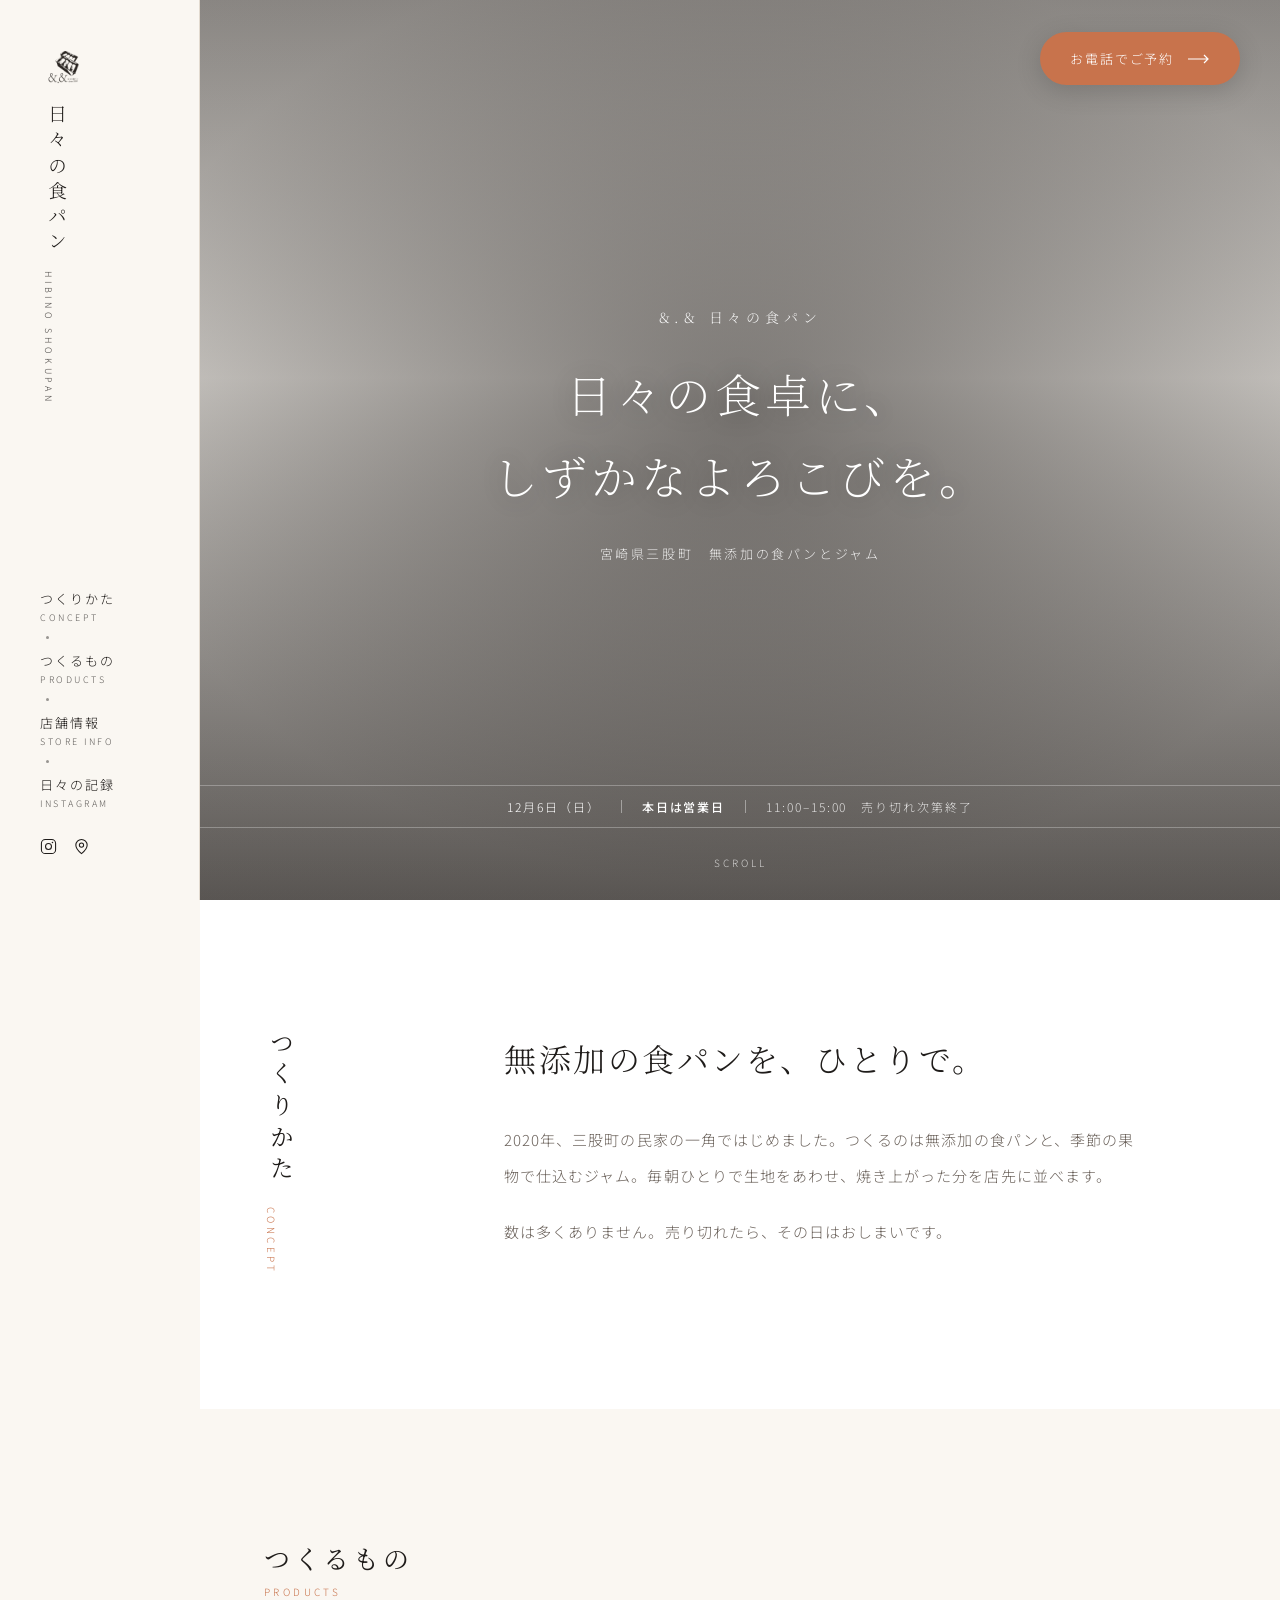
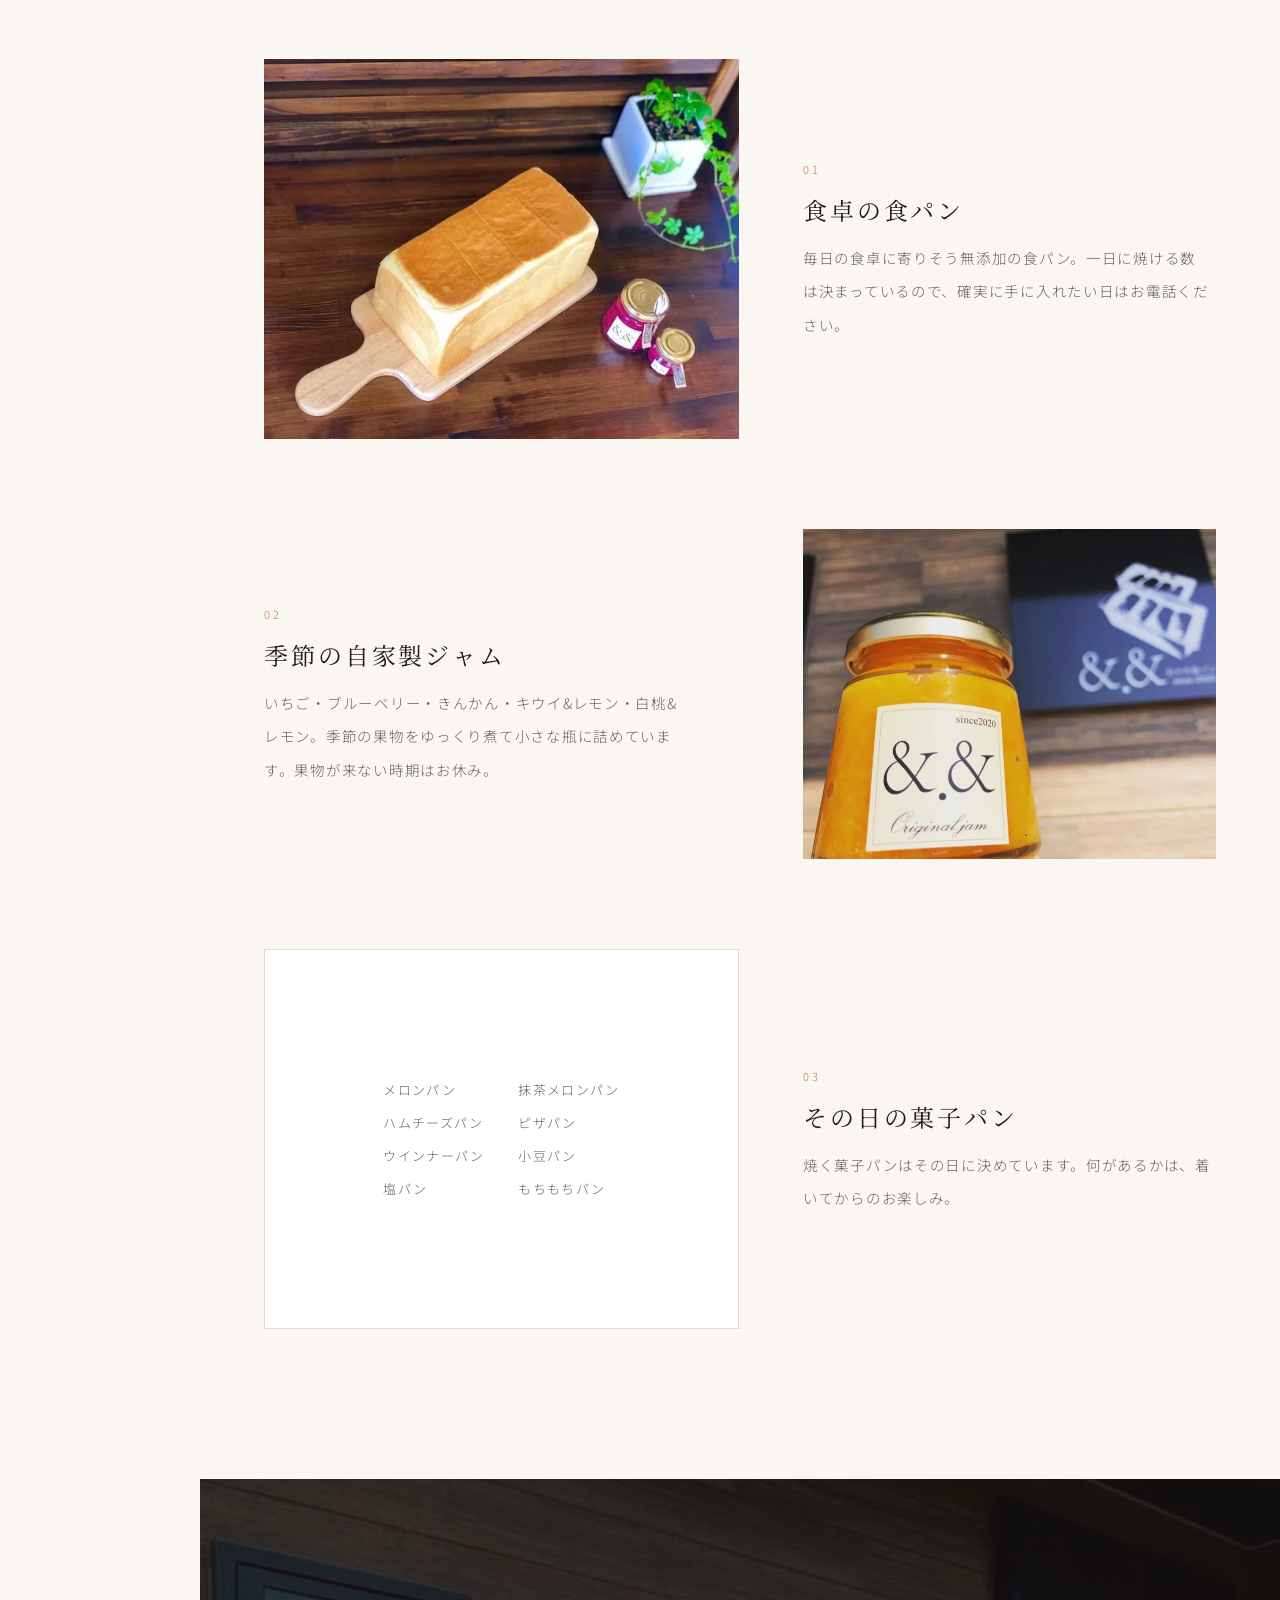
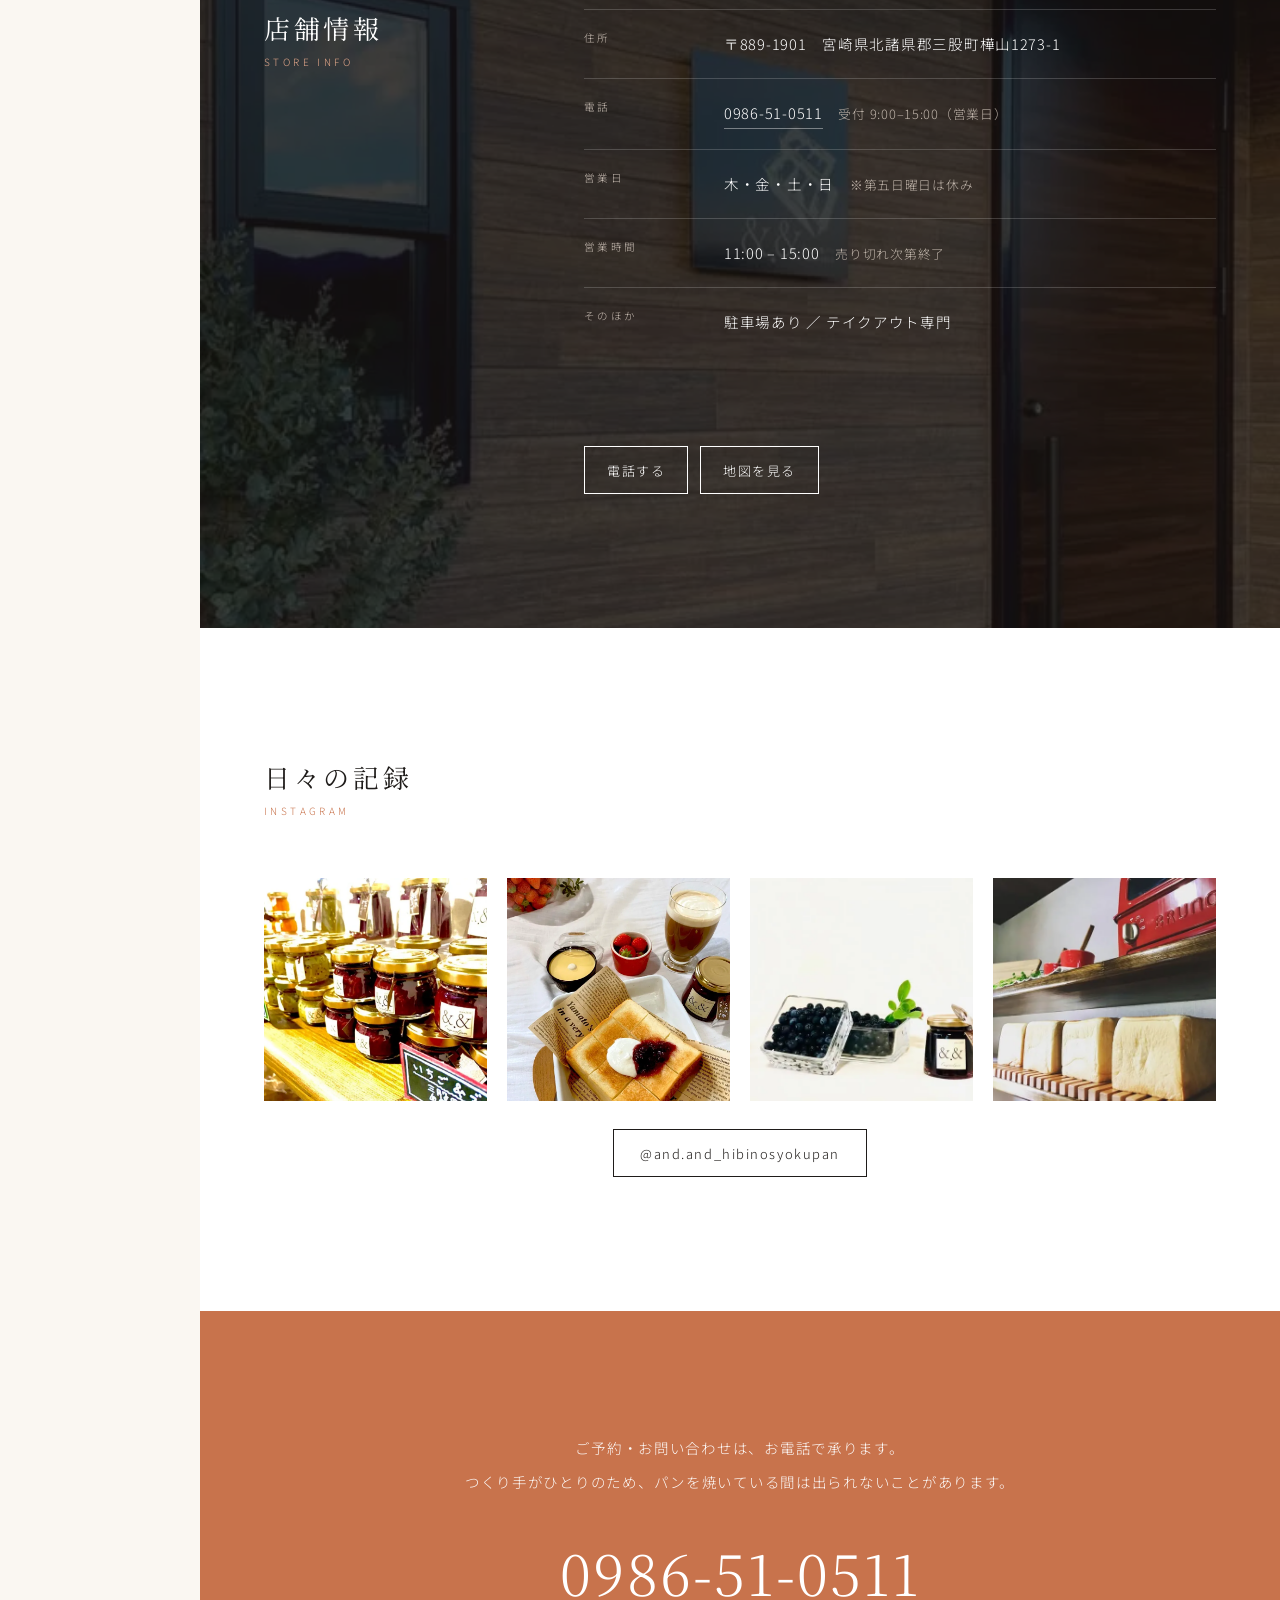
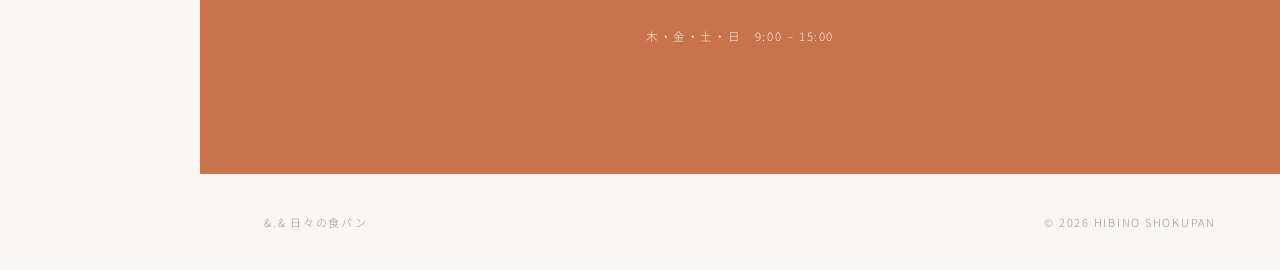
==== v2/index.html @ 79680bcd "比較用のデザイン案 v2 を追加 同じ内容・同じ写真で、デザインだけを変えた2案目を /v2/ に置いた。 全面写真のヒーロー、左の縦レール、右上のピル型CTA。参考4サイトから 構造のみを抽出し、各" ====
<!doctype html>
<html lang="ja">
<head>
<meta charset="utf-8">
<meta name="viewport" content="width=device-width, initial-scale=1">
<title>&amp;.&amp; 日々の食パン｜宮崎県三股町の無添加食パン専門店</title>
<meta name="description" content="宮崎県三股町の「&amp;.&amp; 日々の食パン」は、無添加の食パンと自家製ジャムを販売する小さなテイクアウト専門店です。営業は木・金・土・日曜の11時から15時、売り切れ次第終了。ご予約は電話0986-51-0511で承ります。">

<link rel="preconnect" href="https://fonts.googleapis.com">
<link rel="preconnect" href="https://fonts.gstatic.com" crossorigin>
<link rel="stylesheet" href="https://fonts.googleapis.com/css2?family=Noto+Sans+JP:wght@300;400;500&family=Noto+Serif+JP:wght@200;300;400&display=swap">
<link rel="stylesheet" href="style.css?v=3">
</head>

<body>

<!-- 左の縦サイドバー（PC）／上部バー（スマホ） -->
<aside class="rail">
  <a class="rail-brand" href="#top">
    <img src="../assets/web/logo-alpha.webp" width="480" height="480" alt="&amp;.&amp; 日々の食パン">
    <span class="rail-name">日々の食パン</span>
    <span class="rail-romaji">HIBINO SHOKUPAN</span>
  </a>

  <nav class="rail-nav">
    <a href="#concept"><span class="ja">つくりかた</span><span class="en">concept</span></a>
    <span class="dot"></span>
    <a href="#products"><span class="ja">つくるもの</span><span class="en">products</span></a>
    <span class="dot"></span>
    <a href="#shop"><span class="ja">店舗情報</span><span class="en">store info</span></a>
    <span class="dot"></span>
    <a href="#instagram"><span class="ja">日々の記録</span><span class="en">instagram</span></a>
  </nav>

  <div class="rail-foot">
    <a href="https://www.instagram.com/and.and_hibinosyokupan" target="_blank" rel="noopener" aria-label="Instagram">
      <svg width="17" height="17" viewBox="0 0 24 24" fill="none" stroke="currentColor" stroke-width="1.5" stroke-linecap="round" stroke-linejoin="round"><rect x="2" y="2" width="20" height="20" rx="5.5"/><circle cx="12" cy="12" r="4.2"/><circle cx="17.6" cy="6.4" r="1.1" fill="currentColor" stroke="none"/></svg>
    </a>
    <a href="https://www.google.com/maps/search/?api=1&amp;query=%26.%26%20%E6%97%A5%E3%80%85%E3%81%AE%E9%A3%9F%E3%83%91%E3%83%B3%20%E5%AE%AE%E5%B4%8E%E7%9C%8C%E5%8C%97%E8%AB%B8%E7%9C%8C%E9%83%A1%E4%B8%89%E8%82%A1%E7%94%BA%E6%A8%BA%E5%B1%B11273-1" target="_blank" rel="noopener" aria-label="地図">
      <svg width="17" height="17" viewBox="0 0 24 24" fill="none" stroke="currentColor" stroke-width="1.5" stroke-linecap="round" stroke-linejoin="round"><path d="M20 10c0 6-8 12-8 12s-8-6-8-12a8 8 0 0 1 16 0Z"/><circle cx="12" cy="10" r="3"/></svg>
    </a>
  </div>
</aside>

<!-- 右上の固定CTA -->
<a class="pill" href="tel:0986510511">
  <span>お電話でご予約</span>
  <svg width="22" height="10" viewBox="0 0 22 10" fill="none" stroke="currentColor" stroke-width="1.2" aria-hidden="true"><path d="M0 5h20M16 1l4 4-4 4"/></svg>
</a>

<main id="top">

  <!-- ヒーロー -->
  <section class="hero">
    <div class="hero-media">
      <img class="shot" src="../assets/web/loaves.webp" width="1000" height="750" fetchpriority="high" alt="スノコに並んだ、焼きあがったばかりの食パン">
      <img class="shot" src="../assets/web/shelf.webp" width="640" height="480" alt="">
      <img class="shot" src="../assets/web/breakfast.webp" width="820" height="1025" alt="">
      <img class="shot" src="../assets/web/jam-orange.webp" width="800" height="809" alt="">
    </div>

    <div class="hero-inner">
      <p class="hero-name">&amp;.&amp; 日々の食パン</p>
      <h1 class="hero-catch">日々の食卓に、<br>しずかなよろこびを。</h1>
      <p class="hero-sub">宮崎県三股町　無添加の食パンとジャム</p>
    </div>

    <!-- 本日の営業状況 -->
    <div class="strip" id="today" hidden>
      <span class="strip-date" id="stripDate"></span>
      <span class="strip-sep"></span>
      <span class="strip-state" id="stripState"></span>
      <span class="strip-sep"></span>
      <span class="strip-hours">11:00–15:00　売り切れ次第終了</span>
    </div>

    <span class="scroll-hint">Scroll</span>
  </section>

  <!-- コンセプト -->
  <section class="band" id="concept">
    <div class="band-head">
      <h2><span class="v">つくりかた</span></h2>
      <p class="en">concept</p>
    </div>
    <div class="band-body">
      <p class="big">無添加の食パンを、ひとりで。</p>
      <p>2020年、三股町の民家の一角ではじめました。つくるのは無添加の食パンと、季節の果物で仕込むジャム。毎朝ひとりで生地をあわせ、焼き上がった分を店先に並べます。</p>
      <p>数は多くありません。売り切れたら、その日はおしまいです。</p>
    </div>
  </section>

  <!-- 商品 -->
  <section class="products" id="products">
    <div class="section-head">
      <h2>つくるもの</h2>
      <p class="en">products</p>
    </div>

    <article class="row">
      <div class="row-photo"><img src="../assets/web/board.webp" width="640" height="480" loading="lazy" alt="まな板にのせた無添加の食パン"></div>
      <div class="row-text">
        <p class="num">01</p>
        <h3>食卓の食パン</h3>
        <p>毎日の食卓に寄りそう無添加の食パン。一日に焼ける数は決まっているので、確実に手に入れたい日はお電話ください。</p>
      </div>
    </article>

    <article class="row is-flip">
      <div class="row-photo"><img src="../assets/web/jam-jar.webp" width="880" height="660" loading="lazy" alt="&amp;.&amp; オリジナルジャムの瓶"></div>
      <div class="row-text">
        <p class="num">02</p>
        <h3>季節の自家製ジャム</h3>
        <p>いちご・ブルーベリー・きんかん・キウイ&amp;レモン・白桃&amp;レモン。季節の果物をゆっくり煮て小さな瓶に詰めています。果物が来ない時期はお休み。</p>
      </div>
    </article>

    <article class="row">
      <div class="row-photo is-list">
        <ul>
          <li>メロンパン</li><li>抹茶メロンパン</li><li>ハムチーズパン</li><li>ピザパン</li>
          <li>ウインナーパン</li><li>小豆パン</li><li>塩パン</li><li>もちもちパン</li>
        </ul>
      </div>
      <div class="row-text">
        <p class="num">03</p>
        <h3>その日の菓子パン</h3>
        <p>焼く菓子パンはその日に決めています。何があるかは、着いてからのお楽しみ。</p>
      </div>
    </article>
  </section>

  <!-- 店舗情報 -->
  <section class="shop" id="shop">
    <img class="shop-bg" src="../assets/web/exterior.webp" width="640" height="640" loading="lazy" alt="">
    <div class="shop-inner">
      <div class="section-head is-light">
        <h2>店舗情報</h2>
        <p class="en">store info</p>
      </div>

      <dl class="facts">
        <dt>住所</dt>
        <dd>〒889-1901　宮崎県北諸県郡三股町樺山1273-1</dd>

        <dt>電話</dt>
        <dd><a href="tel:0986510511">0986-51-0511</a>　<span class="muted">受付 9:00–15:00（営業日）</span></dd>

        <dt>営業日</dt>
        <dd>木・金・土・日　<span class="muted">※第五日曜日は休み</span></dd>

        <dt>営業時間</dt>
        <dd>11:00 – 15:00　<span class="muted">売り切れ次第終了</span></dd>

        <dt>そのほか</dt>
        <dd>駐車場あり ／ テイクアウト専門</dd>
      </dl>

      <div class="shop-actions">
        <a class="ghost" href="tel:0986510511">電話する</a>
        <a class="ghost" href="https://www.google.com/maps/search/?api=1&amp;query=%26.%26%20%E6%97%A5%E3%80%85%E3%81%AE%E9%A3%9F%E3%83%91%E3%83%B3%20%E5%AE%AE%E5%B4%8E%E7%9C%8C%E5%8C%97%E8%AB%B8%E7%9C%8C%E9%83%A1%E4%B8%89%E8%82%A1%E7%94%BA%E6%A8%BA%E5%B1%B11273-1" target="_blank" rel="noopener">地図を見る</a>
      </div>
    </div>
  </section>

  <!-- Instagram -->
  <section class="insta" id="instagram">
    <div class="section-head">
      <h2>日々の記録</h2>
      <p class="en">instagram</p>
    </div>
    <div class="insta-strip">
      <img src="../assets/web/jam-red.webp" width="800" height="887" loading="lazy" alt="店頭に並ぶ、いちご＆ブルーベリーのジャム">
      <img src="../assets/web/breakfast.webp" width="820" height="1025" loading="lazy" alt="ジャムをのせたトーストのある朝の食卓">
      <img src="../assets/web/blueberry.webp" width="640" height="480" loading="lazy" alt="摘みたてのブルーベリーと自家製ジャム">
      <img src="../assets/web/shelf.webp" width="640" height="480" loading="lazy" alt="木の棚に並んだ食パン">
    </div>
    <a class="ghost is-center" href="https://www.instagram.com/and.and_hibinosyokupan" target="_blank" rel="noopener">@and.and_hibinosyokupan</a>
  </section>

  <!-- 予約 -->
  <section class="cta">
    <p class="cta-lead">ご予約・お問い合わせは、お電話で承ります。<br>つくり手がひとりのため、パンを焼いている間は出られないことがあります。</p>
    <a class="cta-num" href="tel:0986510511">0986-51-0511</a>
    <p class="cta-note">木・金・土・日　9:00 – 15:00</p>
  </section>

  <footer class="foot">
    <span>&amp;.&amp; 日々の食パン</span>
    <span>© 2026 HIBINO SHOKUPAN</span>
  </footer>

</main>

<!-- スマホ用の固定電話バー -->
<a class="callbar" href="tel:0986510511">
  <svg width="17" height="17" viewBox="0 0 24 24" fill="none" stroke="currentColor" stroke-width="1.6" stroke-linecap="round" stroke-linejoin="round" aria-hidden="true"><path d="M22 16.9v3a2 2 0 0 1-2.2 2 19.8 19.8 0 0 1-8.6-3.1 19.5 19.5 0 0 1-6-6A19.8 19.8 0 0 1 2.1 4.2 2 2 0 0 1 4.1 2h3a2 2 0 0 1 2 1.7c.1 1 .4 1.9.7 2.8a2 2 0 0 1-.5 2.1L8.1 9.9a16 16 0 0 0 6 6l1.3-1.3a2 2 0 0 1 2.1-.4c.9.3 1.8.6 2.8.7a2 2 0 0 1 1.7 2Z"/></svg>
  お電話でご予約　0986-51-0511
</a>

<script>
// 本日の営業状況。営業日は木・金・土・日、ただし第五日曜は休み。
(function () {
  var f = new Intl.DateTimeFormat('ja-JP', {
    timeZone: 'Asia/Tokyo', month: 'numeric', day: 'numeric', weekday: 'short', hour: '2-digit', minute: '2-digit', hour12: false
  });
  var p = {};
  f.formatToParts(new Date()).forEach(function (x) { p[x.type] = x.value; });

  var wd = p.weekday;                      // 日 月 火 …
  var day = parseInt(p.day, 10);
  var mins = parseInt(p.hour, 10) * 60 + parseInt(p.minute, 10);

  var openDay = ['木', '金', '土', '日'].indexOf(wd) !== -1;
  var fifthSunday = (wd === '日' && Math.ceil(day / 7) === 5);
  var isBusinessDay = openDay && !fifthSunday;
  var nowOpen = isBusinessDay && mins >= 11 * 60 && mins < 15 * 60;

  var state = nowOpen ? 'ただいま営業中' : (isBusinessDay ? '本日は営業日' : '本日は定休日');

  document.getElementById('stripDate').textContent = p.month + '月' + p.day + '日（' + wd + '）';
  var el = document.getElementById('stripState');
  el.textContent = state;
  if (nowOpen) el.classList.add('is-open');
  if (!isBusinessDay) el.classList.add('is-closed');
  document.getElementById('today').hidden = false;
})();
</script>

</body>
</html>
---- v2/style.css ----
@charset "utf-8";

/* =========================================================
   v2 — 全面写真＋縦サイドバー型
   参考4サイトから骨格のみ抽出（各社固有の意匠は使わない）
   ========================================================= */

:root {
  --ink:    #1F1C1A;
  --paper:  #FAF7F2;
  --white:  #FFFFFF;
  --muted:  #6B625B;
  --faint:  #9C948C;
  --line:   #E2DACF;
  --accent: #C8734C;   /* きんかんジャムの色から。写真の上でも沈まない */
  --rail:   200px;

  --serif: "Noto Serif JP", "Hiragino Mincho ProN", serif;
  --sans:  "Noto Sans JP", "Hiragino Sans", "Yu Gothic", sans-serif;
  --gutter: 24px;
}

*, *::before, *::after { box-sizing: border-box; }
html { scroll-behavior: smooth; }
html, body { overflow-x: hidden; overflow-x: clip; }
body {
  margin: 0;
  background: var(--paper);
  color: var(--ink);
  font-family: var(--sans);
  font-weight: 300;
  -webkit-font-smoothing: antialiased;
}
img { display: block; max-width: 100%; height: auto; }
a { color: inherit; text-decoration: none; }
p, h1, h2, h3, dl, dd, dt, figure, ul { margin: 0; }
h1, h2, h3 { font-weight: 400; }
ul { list-style: none; padding: 0; }

/* ---------- 上部バー（スマホ）／左レール（PC） ---------- */
.rail {
  position: fixed;
  inset: 0 0 auto 0;
  z-index: 40;
  display: flex;
  align-items: center;
  gap: 14px;
  height: 60px;
  padding: 0 var(--gutter);
  background: rgba(250, 247, 242, 0.92);
  backdrop-filter: blur(8px);
  border-bottom: 1px solid var(--line);
}
.rail-brand { display: flex; align-items: center; gap: 10px; align-self: stretch; }
.rail-brand img { width: 34px; height: 34px; object-fit: contain; }
.rail-name { font-family: var(--serif); font-size: 14px; letter-spacing: 0.14em; }
.rail-romaji { display: none; }
.rail-nav, .rail-foot { display: none; }

/* ---------- 右上の固定CTA ---------- */
.pill { display: none; }

/* ---------- ヒーロー ---------- */
.hero {
  position: relative;
  min-height: 100svh;
  display: flex;
  flex-direction: column;
  justify-content: flex-end;
  padding: 100px var(--gutter) 132px;
  overflow: hidden;
  color: var(--white);
}
.hero-media { position: absolute; inset: 0; z-index: 0; }
.hero-media::after {
  /* 文字を読ませるための暗幕。明るい写真でも白文字が沈まない濃さにする。
     写真の中央は明るく残し、文字が載る下側を強めに落とす */
  content: "";
  position: absolute;
  inset: 0;
  background: linear-gradient(180deg,
    rgba(20,16,14,.46) 0%,
    rgba(20,16,14,.20) 30%,
    rgba(20,16,14,.58) 68%,
    rgba(20,16,14,.82) 100%);
}
.shot {
  position: absolute;
  inset: 0;
  width: 100%;
  height: 100%;
  object-fit: cover;
  opacity: 0;
  animation: shots 24s ease-in-out infinite;
}
.shot:nth-child(2) { animation-delay: 6s; }
.shot:nth-child(3) { animation-delay: 12s; }
.shot:nth-child(4) { animation-delay: 18s; }
@keyframes shots {
  0%   { opacity: 0; transform: scale(1.06); }
  4%   { opacity: 1; }
  25%  { opacity: 1; transform: scale(1); }
  29%  { opacity: 0; }
  100% { opacity: 0; }
}
@media (prefers-reduced-motion: reduce) {
  html { scroll-behavior: auto; }
  .shot { animation: none; }
  .shot:first-child { opacity: 1; }
}

.hero-inner { position: relative; z-index: 1; }
.hero-name {
  font-family: var(--serif);
  font-size: 13px;
  letter-spacing: 0.28em;
  margin-bottom: 18px;
  opacity: .92;
}
.hero-catch {
  font-family: var(--serif);
  font-weight: 200;
  font-size: clamp(26px, 7.4vw, 34px);
  line-height: 1.68;
  letter-spacing: 0.08em;
  text-shadow: 0 1px 24px rgba(0,0,0,.3);
}
.hero-sub {
  margin-top: 20px;
  font-size: clamp(11.5px, 3.3vw, 13px);
  letter-spacing: 0.14em;
  opacity: .86;
}

/* 本日の営業状況 */
.strip {
  position: absolute;
  left: 0; right: 0; bottom: 62px;
  z-index: 1;
  display: flex;
  flex-wrap: wrap;
  align-items: center;
  justify-content: center;
  gap: 10px;
  padding: 12px var(--gutter);
  border-top: 1px solid rgba(255,255,255,.28);
  border-bottom: 1px solid rgba(255,255,255,.28);
  font-size: clamp(10.5px, 3vw, 12px);
  letter-spacing: 0.1em;
  color: var(--white);
}
.strip-sep { width: 1px; height: 11px; background: rgba(255,255,255,.4); }
.strip-state { font-weight: 500; }
.strip-state.is-open { color: #FFD9A8; }
.strip-state.is-closed { opacity: .7; }
.strip-hours { opacity: .8; }

.scroll-hint {
  position: absolute;
  left: 50%; bottom: 22px;
  transform: translateX(-50%);
  z-index: 1;
  font-size: 10px;
  letter-spacing: 0.3em;
  text-transform: uppercase;
  opacity: .75;
}

/* ---------- 見出し ---------- */
.section-head { margin-bottom: 34px; }
.section-head h2 {
  font-family: var(--serif);
  font-size: clamp(21px, 6vw, 26px);
  letter-spacing: 0.14em;
}
.section-head .en,
.band-head .en {
  margin-top: 8px;
  font-size: 10px;
  letter-spacing: 0.34em;
  text-transform: uppercase;
  color: var(--accent);
}
.section-head.is-light h2 { color: var(--white); }
.section-head.is-light .en { color: #E6A98B; }

/* ---------- コンセプト ---------- */
.band { padding: 84px var(--gutter) 88px; background: var(--white); }
.band-head { margin-bottom: 30px; }
.band-head h2 { font-family: var(--serif); font-size: clamp(20px, 5.6vw, 24px); letter-spacing: 0.16em; }
.band-body .big {
  font-family: var(--serif);
  font-size: clamp(20px, 5.8vw, 25px);
  line-height: 1.72;
  letter-spacing: 0.08em;
  margin-bottom: 26px;
}
.band-body p + p { margin-top: 20px; }
.band-body p:not(.big) {
  font-size: clamp(12.5px, 3.5vw, 14px);
  line-height: 2.3;
  letter-spacing: 0.06em;
  color: var(--muted);
  text-wrap: pretty;
}

/* ---------- 商品 ---------- */
.products { padding: 84px var(--gutter) 40px; }
.row { margin-bottom: 56px; }
.row-photo img { width: 100%; aspect-ratio: 4/3; object-fit: cover; }
.row-photo.is-list {
  aspect-ratio: 4/3;
  background: var(--white);
  border: 1px solid var(--line);
  display: flex;
  align-items: center;
  justify-content: center;
}
.row-photo.is-list ul {
  display: grid;
  grid-template-columns: repeat(2, auto);
  gap: clamp(8px, 2.6vw, 14px) clamp(18px, 6vw, 34px);
}
.row-photo.is-list li {
  font-size: clamp(11px, 3.1vw, 13px);
  letter-spacing: 0.1em;
  color: var(--muted);
}
.row-text { padding-top: 20px; }
.row-text .num {
  font-size: 11px;
  letter-spacing: 0.24em;
  color: var(--accent);
  margin-bottom: 10px;
}
.row-text h3 {
  font-family: var(--serif);
  font-size: clamp(18px, 5vw, 21px);
  letter-spacing: 0.12em;
  margin-bottom: 14px;
}
.row-text p {
  font-size: clamp(12.5px, 3.5vw, 14px);
  line-height: 2.2;
  letter-spacing: 0.05em;
  color: var(--muted);
  text-wrap: pretty;
}

/* ---------- 店舗情報 ---------- */
.shop { position: relative; padding: 84px var(--gutter) 88px; color: var(--white); overflow: hidden; }
.shop-bg {
  position: absolute;
  inset: 0;
  width: 100%; height: 100%;
  object-fit: cover;
  z-index: 0;
}
.shop::after {
  content: "";
  position: absolute;
  inset: 0;
  background: rgba(24, 20, 18, .72);
  z-index: 0;
}
.shop-inner { position: relative; z-index: 1; }
.facts { display: grid; grid-template-columns: 1fr; }
.facts dt {
  font-size: 10.5px;
  letter-spacing: 0.22em;
  color: #C9BEB4;
  padding-top: 18px;
  border-top: 1px solid rgba(255,255,255,.18);
}
.facts dd {
  font-size: clamp(12.5px, 3.5vw, 14px);
  line-height: 1.95;
  letter-spacing: 0.05em;
  padding: 6px 0 18px;
}
/* スマホでのタップ領域を44px確保する */
.facts dd a { display: inline-block; padding: 12px 0; border-bottom: 1px solid rgba(255,255,255,.4); }
.facts .muted { color: #BDB2A8; font-size: .88em; }

.shop-actions { display: flex; gap: 12px; margin-top: 26px; }
.ghost {
  display: inline-flex;
  align-items: center;
  justify-content: center;
  min-height: 48px;
  padding: 0 22px;
  border: 1px solid currentColor;
  font-size: 13px;
  letter-spacing: 0.12em;
}
.shop .ghost { color: var(--white); }
.shop .ghost:hover { background: var(--white); color: var(--ink); }
.ghost.is-center { display: flex; margin: 28px auto 0; width: fit-content; color: var(--ink); }
.ghost.is-center:hover { background: var(--ink); color: var(--paper); }

/* ---------- Instagram ---------- */
.insta { padding: 84px 0 88px; background: var(--white); }
.insta .section-head { padding: 0 var(--gutter); }
.insta-strip {
  display: grid;
  grid-auto-flow: column;
  grid-auto-columns: 62%;
  gap: 10px;
  overflow-x: auto;
  padding: 0 var(--gutter);
  scroll-snap-type: x mandatory;
  -webkit-overflow-scrolling: touch;
}
.insta-strip img {
  width: 100%;
  aspect-ratio: 1;
  object-fit: cover;
  scroll-snap-align: center;
}
.insta .ghost { padding: 0 26px; }

/* ---------- 予約 ---------- */
.cta {
  padding: 80px var(--gutter) 92px;
  background: var(--accent);
  color: var(--white);
  text-align: center;
}
.cta-lead {
  font-size: clamp(12px, 3.4vw, 13.5px);
  line-height: 2.2;
  letter-spacing: 0.05em;
  opacity: .95;
  text-wrap: pretty;
}
.cta-num {
  display: block;
  margin: 26px 0 12px;
  font-family: var(--serif);
  font-size: clamp(30px, 9vw, 42px);
  letter-spacing: 0.04em;
}
.cta-note { font-size: 11.5px; letter-spacing: 0.14em; opacity: .9; }

/* ---------- フッター ---------- */
.foot {
  display: flex;
  flex-direction: column;
  align-items: center;
  gap: 10px;
  padding: 34px var(--gutter) 96px;
  font-size: 11px;
  letter-spacing: 0.16em;
  color: var(--faint);
}

/* ---------- スマホ固定の電話バー ---------- */
.callbar {
  position: fixed;
  left: 0; right: 0; bottom: 0;
  z-index: 50;
  display: flex;
  align-items: center;
  justify-content: center;
  gap: 10px;
  height: 58px;
  background: var(--ink);
  color: var(--white);
  font-size: 13.5px;
  letter-spacing: 0.1em;
}

/* =========================================================
   PC
   ========================================================= */
@media (min-width: 1080px) {
  :root { --gutter: 64px; }

  /* 左の縦レール */
  .rail {
    inset: 0 auto 0 0;
    width: var(--rail);
    height: 100vh;
    flex-direction: column;
    align-items: flex-start;
    justify-content: flex-start;
    gap: 0;
    padding: 44px 0 40px 40px;
    background: transparent;
    backdrop-filter: none;
    border-bottom: 0;
    /* 写真は右側から始まるので、レールは地色の上に乗る */
    border-right: 1px solid var(--line);
    color: var(--ink);
  }
  .rail-brand { flex-direction: column; align-items: flex-start; gap: 14px; }
  .rail-brand img { width: 46px; height: 46px; }
  .rail-name {
    writing-mode: vertical-rl;
    font-size: 19px;
    letter-spacing: 0.34em;
    margin-left: 4px;
  }
  .rail-romaji {
    display: block;
    writing-mode: vertical-rl;
    font-size: 9px;
    letter-spacing: 0.42em;
    opacity: .8;
    margin-left: 2px;
  }
  .rail-nav {
    display: flex;
    flex-direction: column;
    gap: 12px;
    margin-top: auto;
    padding-bottom: 26px;
  }
  .rail-nav a { display: flex; flex-direction: column; gap: 3px; }
  .rail-nav .ja { font-size: 13px; letter-spacing: 0.16em; }
  .rail-nav .en { font-size: 9px; letter-spacing: 0.28em; text-transform: uppercase; opacity: .7; }
  .rail-nav a:hover .ja { opacity: .6; }
  .rail-nav .dot { width: 3px; height: 3px; border-radius: 50%; background: currentColor; opacity: .45; margin-left: 6px; }
  .rail-foot { display: flex; gap: 16px; }

  /* 右上のピル */
  .pill {
    display: inline-flex;
    position: fixed;
    top: 32px; right: 40px;
    z-index: 45;
    align-items: center;
    gap: 14px;
    padding: 17px 30px;
    border-radius: 999px;
    background: var(--accent);
    color: var(--white);
    font-size: 13px;
    letter-spacing: 0.14em;
    box-shadow: 0 6px 26px rgba(0,0,0,.16);
    transition: transform .2s ease;
  }
  .pill:hover { transform: translateY(-2px); }

  main { margin-left: var(--rail); }

  .hero {
    min-height: 100vh;
    justify-content: center;
    align-items: center;
    text-align: center;
    padding: 120px var(--gutter) 150px;
  }
  /* PCは文字が写真の中央に来るので、中央も落とす */
  .hero-media::after {
    background:
      radial-gradient(58% 52% at 50% 46%, rgba(20,16,14,.50) 0%, rgba(20,16,14,.12) 100%),
      linear-gradient(180deg, rgba(20,16,14,.42) 0%, rgba(20,16,14,.10) 42%, rgba(20,16,14,.66) 100%);
  }
  .hero-name { font-size: 14px; letter-spacing: 0.34em; margin-bottom: 26px; }
  .hero-catch { font-size: clamp(34px, 3.6vw, 50px); line-height: 1.76; }
  .hero-sub { margin-top: 28px; font-size: 13px; letter-spacing: 0.2em; }
  .strip { bottom: 72px; gap: 20px; font-size: 12px; letter-spacing: 0.16em; }
  .strip-sep { height: 13px; }
  .scroll-hint { bottom: 30px; }

  /* コンセプト：縦組みの見出し＋本文 */
  .band { display: grid; grid-template-columns: 180px minmax(0, 1fr); gap: 60px; padding: 130px var(--gutter) 134px; }
  .band-head { margin: 0; }
  .band-head h2 .v { writing-mode: vertical-rl; letter-spacing: 0.3em; }
  .band-head h2 { font-size: 24px; }
  .band-head .en { writing-mode: vertical-rl; margin: 14px 0 0 0; }
  .band-body { max-width: 640px; }
  .band-body .big { font-size: 32px; line-height: 1.8; margin-bottom: 34px; }
  .band-body p:not(.big) { font-size: 15px; line-height: 2.4; letter-spacing: 0.07em; }

  /* 商品：左右交互 */
  .products { padding: 130px var(--gutter) 60px; }
  .section-head { margin-bottom: 60px; }
  .row {
    display: grid;
    grid-template-columns: minmax(0, 1.15fr) minmax(0, 1fr);
    align-items: center;
    gap: 64px;
    margin-bottom: 90px;
  }
  .row.is-flip .row-photo { order: 2; }
  .row-photo img { aspect-ratio: 5/4; }
  .row-photo.is-list { aspect-ratio: 5/4; }
  .row-text { padding-top: 0; max-width: 420px; }
  .row-text h3 { font-size: 24px; }
  .row-text p { font-size: 14.5px; line-height: 2.3; }

  /* 店舗情報 */
  .shop { padding: 130px var(--gutter) 134px; }
  .shop-inner { display: grid; grid-template-columns: 260px minmax(0, 1fr); gap: 60px; align-items: start; }
  .shop .section-head { margin-bottom: 0; }
  .facts { grid-template-columns: 140px minmax(0, 1fr); }
  .facts dt { padding: 20px 0 20px; }
  .facts dd { padding: 20px 0; border-top: 1px solid rgba(255,255,255,.18); font-size: 14.5px; }
  .facts dd a { padding: 0; }
  .shop-actions { grid-column: 2; margin-top: 30px; }

  /* Instagram */
  .insta { padding: 130px 0 134px; }
  .insta-strip { grid-auto-columns: minmax(0, 1fr); grid-auto-flow: column; overflow: visible; gap: 20px; }

  /* 予約 */
  .cta { padding: 120px var(--gutter) 130px; }
  .cta-lead { font-size: 14.5px; line-height: 2.3; }
  .cta-num { font-size: 56px; margin: 34px 0 16px; }

  .foot { flex-direction: row; justify-content: space-between; padding: 40px var(--gutter); }
  .callbar { display: none; }
}
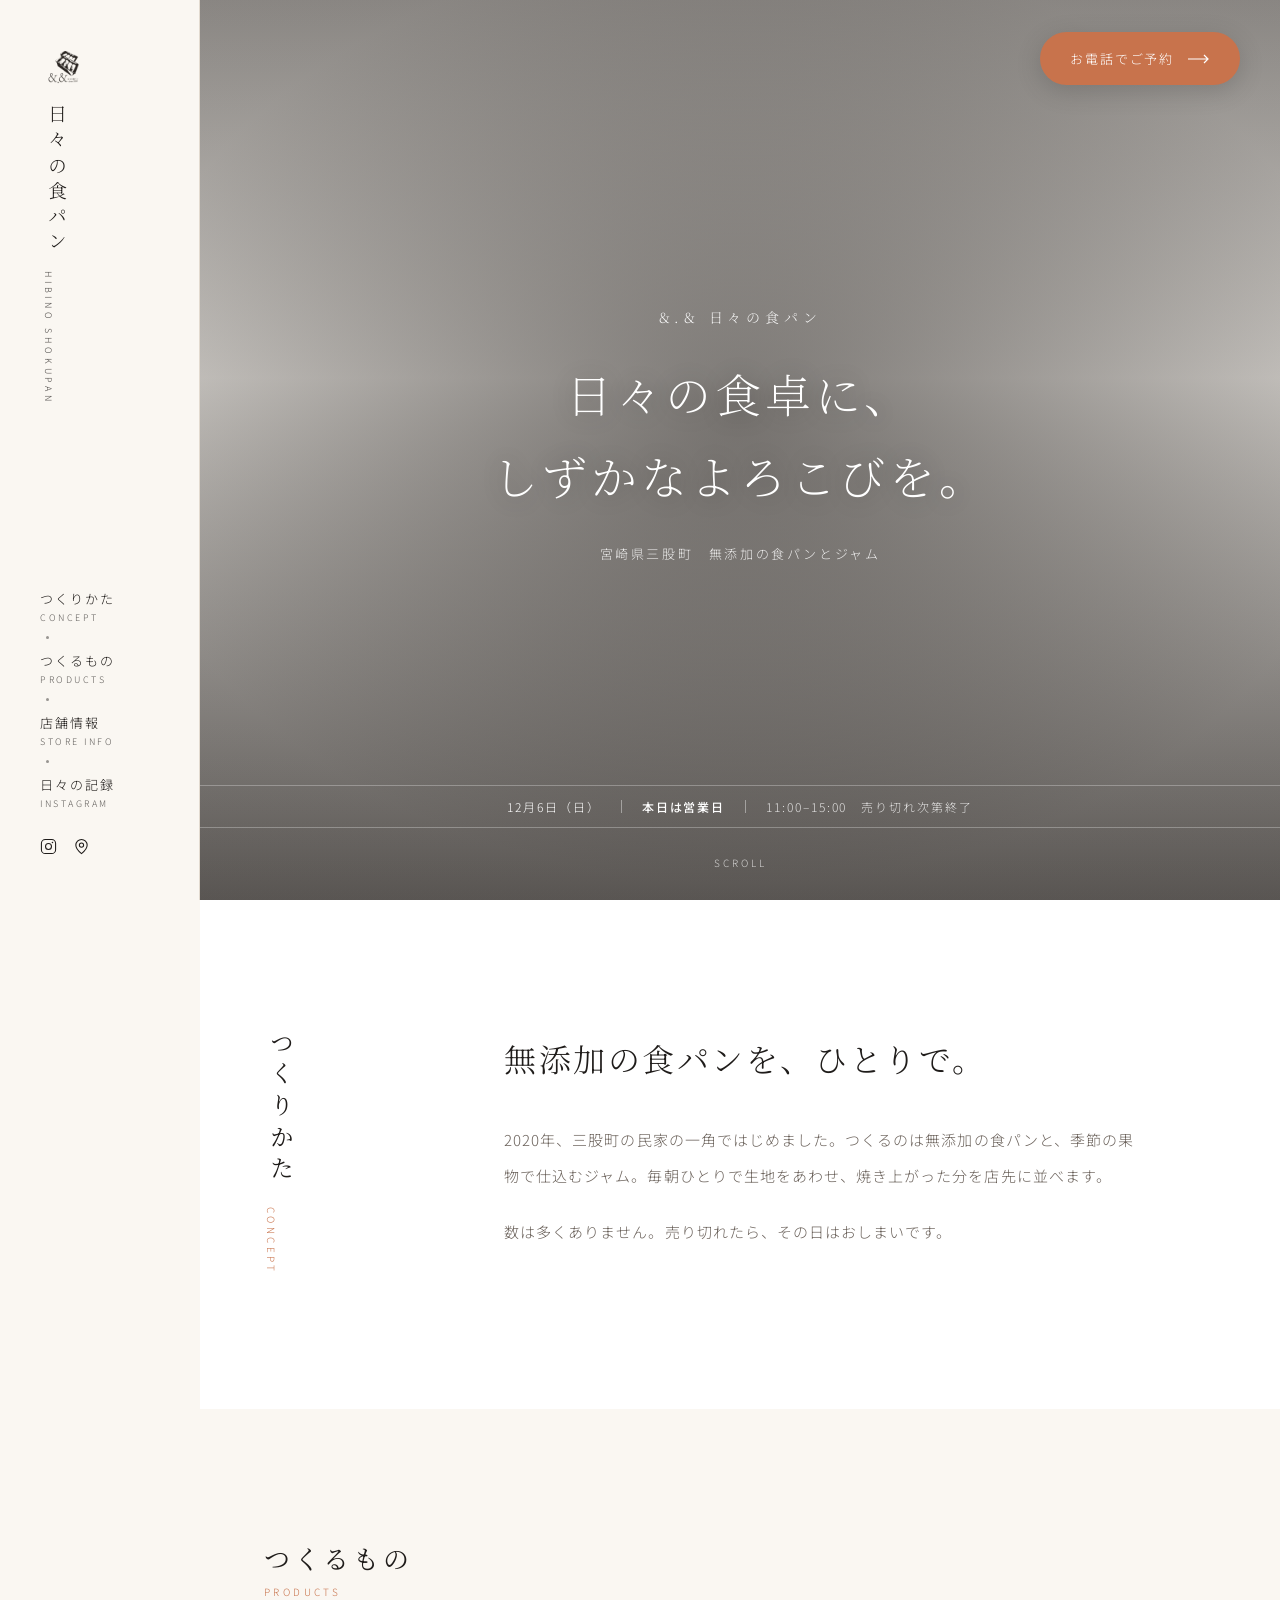
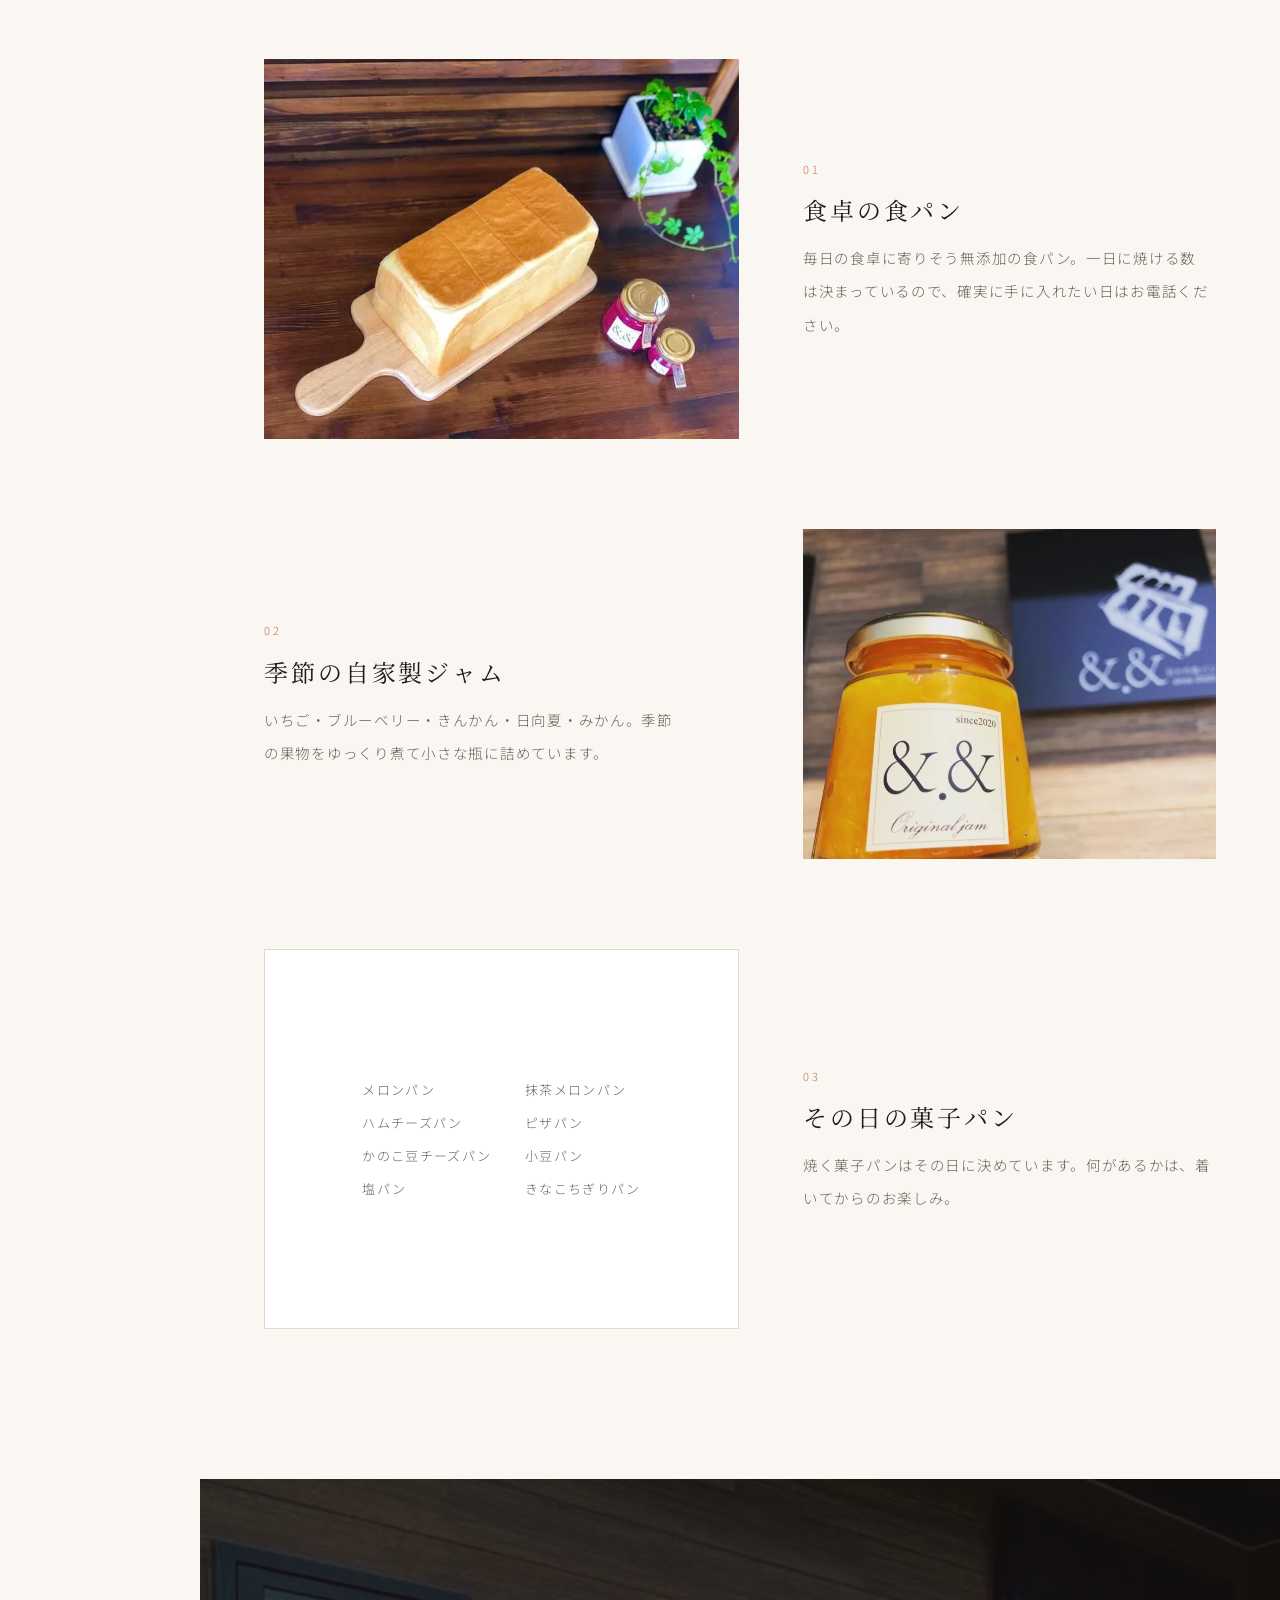
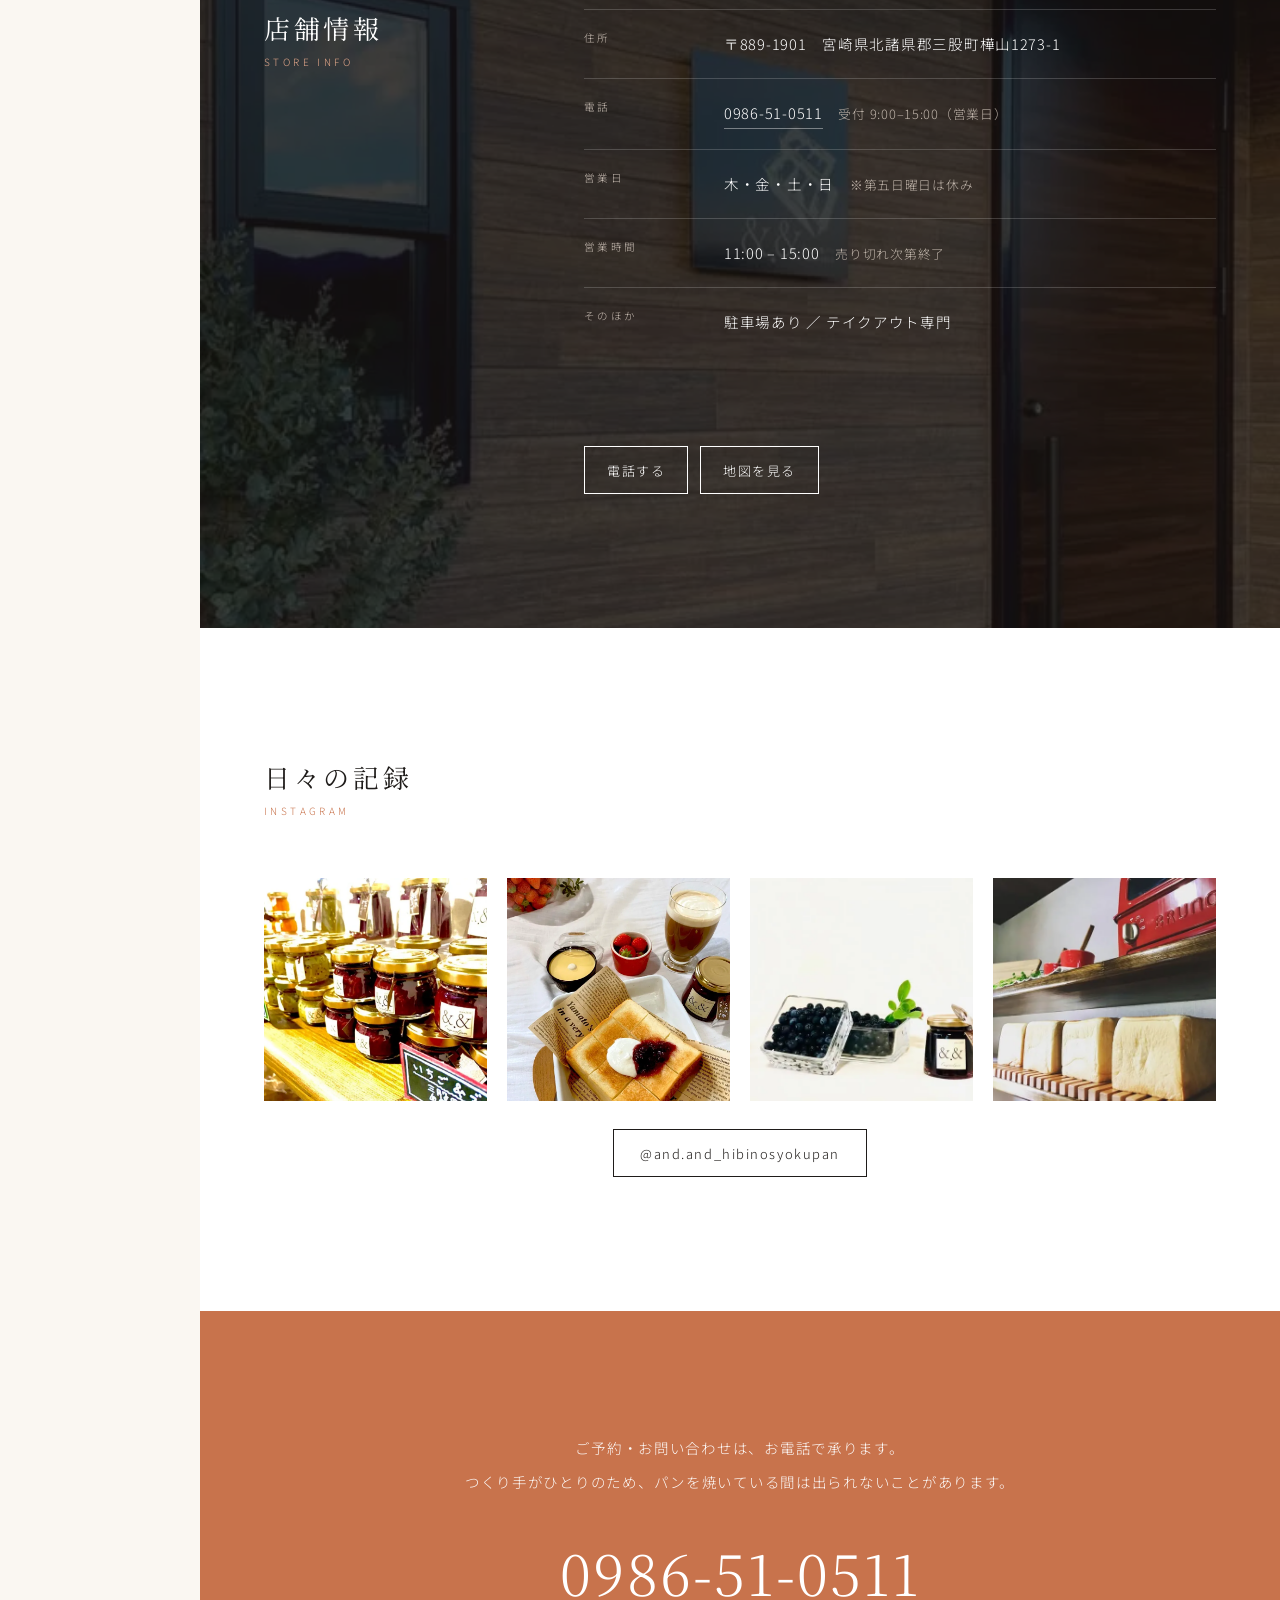
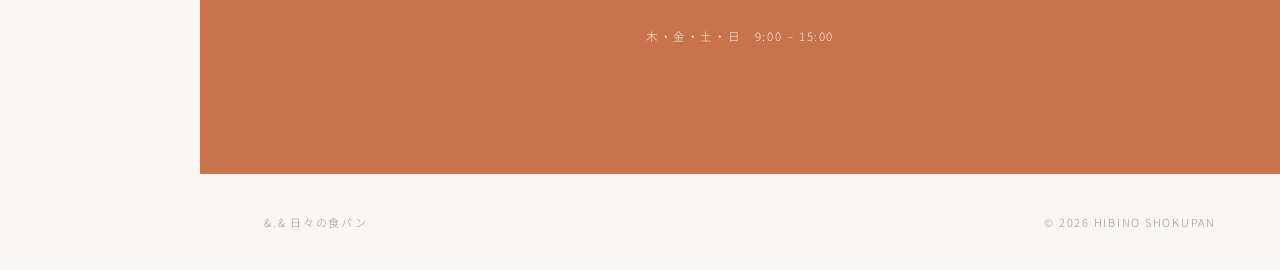
==== commit f1185db1: "ジャムと菓子パンの品目を実際の商品に合わせて修正 - ジャム: キウイ&レモン・白桃&レモンを削除し、日向夏・みかんを追加 - ジャム: 「果物が来ない時期はお休み」の一文を削除 - 菓子パン: ウイ" ====
--- a/v2/index.html
+++ b/v2/index.html
@@ -111,7 +111,7 @@
       <div class="row-text">
         <p class="num">02</p>
         <h3>季節の自家製ジャム</h3>
-        <p>いちご・ブルーベリー・きんかん・キウイ&amp;レモン・白桃&amp;レモン。季節の果物をゆっくり煮て小さな瓶に詰めています。果物が来ない時期はお休み。</p>
+        <p>いちご・ブルーベリー・きんかん・日向夏・みかん。季節の果物をゆっくり煮て小さな瓶に詰めています。</p>
       </div>
     </article>
 
@@ -119,7 +119,7 @@
       <div class="row-photo is-list">
         <ul>
           <li>メロンパン</li><li>抹茶メロンパン</li><li>ハムチーズパン</li><li>ピザパン</li>
-          <li>ウインナーパン</li><li>小豆パン</li><li>塩パン</li><li>もちもちパン</li>
+          <li>かのこ豆チーズパン</li><li>小豆パン</li><li>塩パン</li><li>きなこちぎりパン</li>
         </ul>
       </div>
       <div class="row-text">
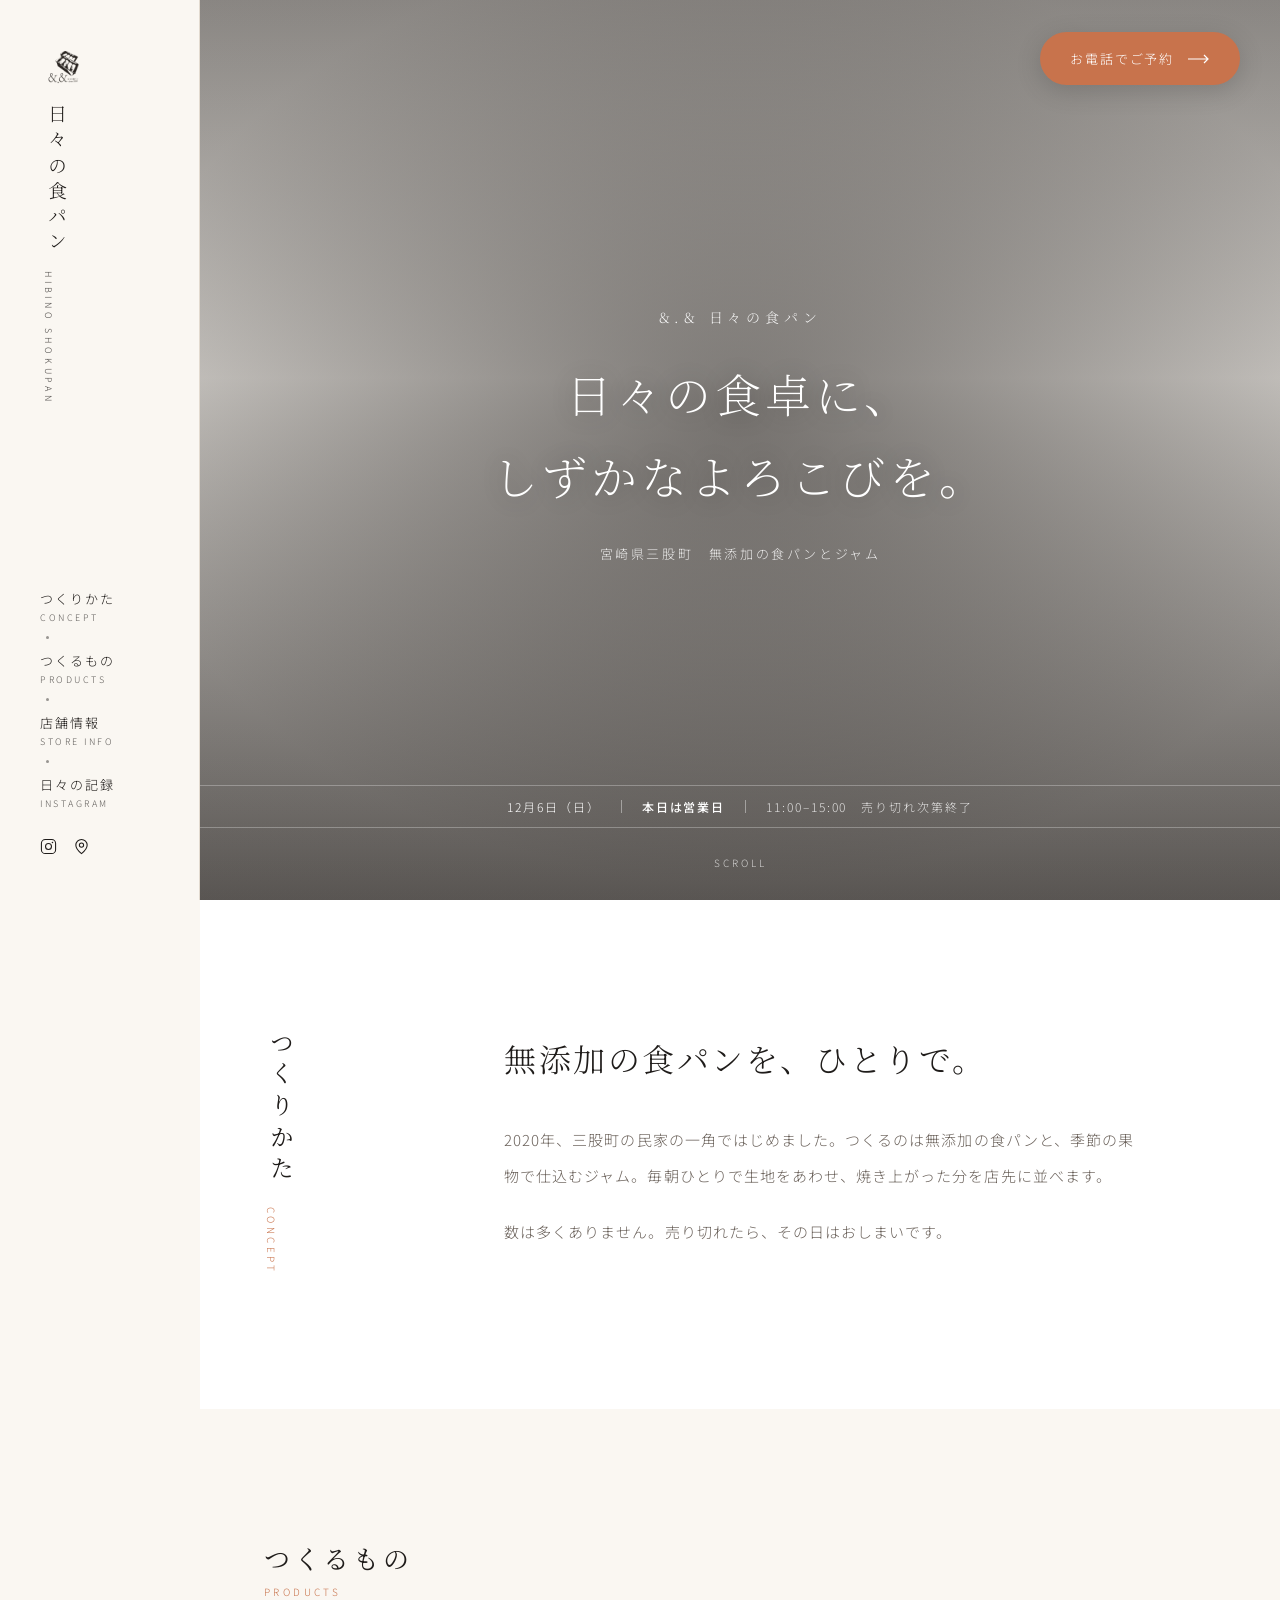
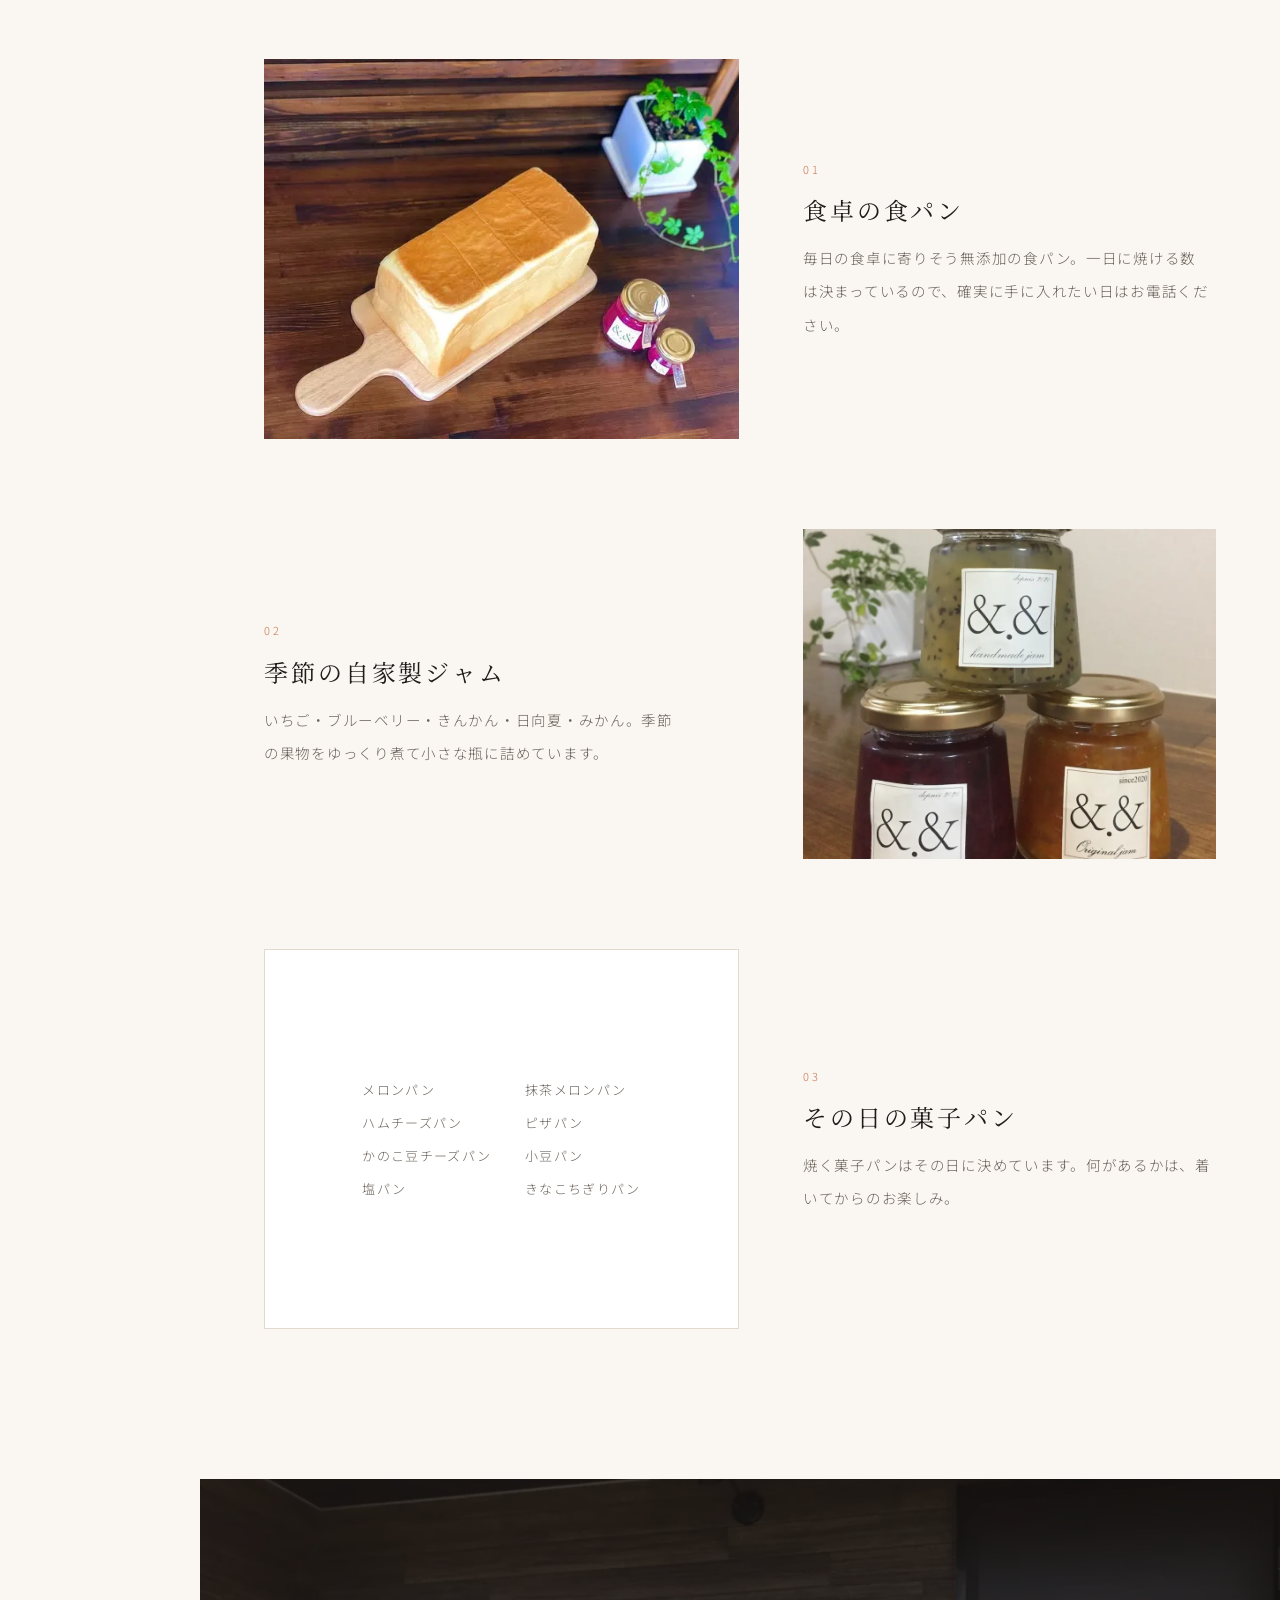
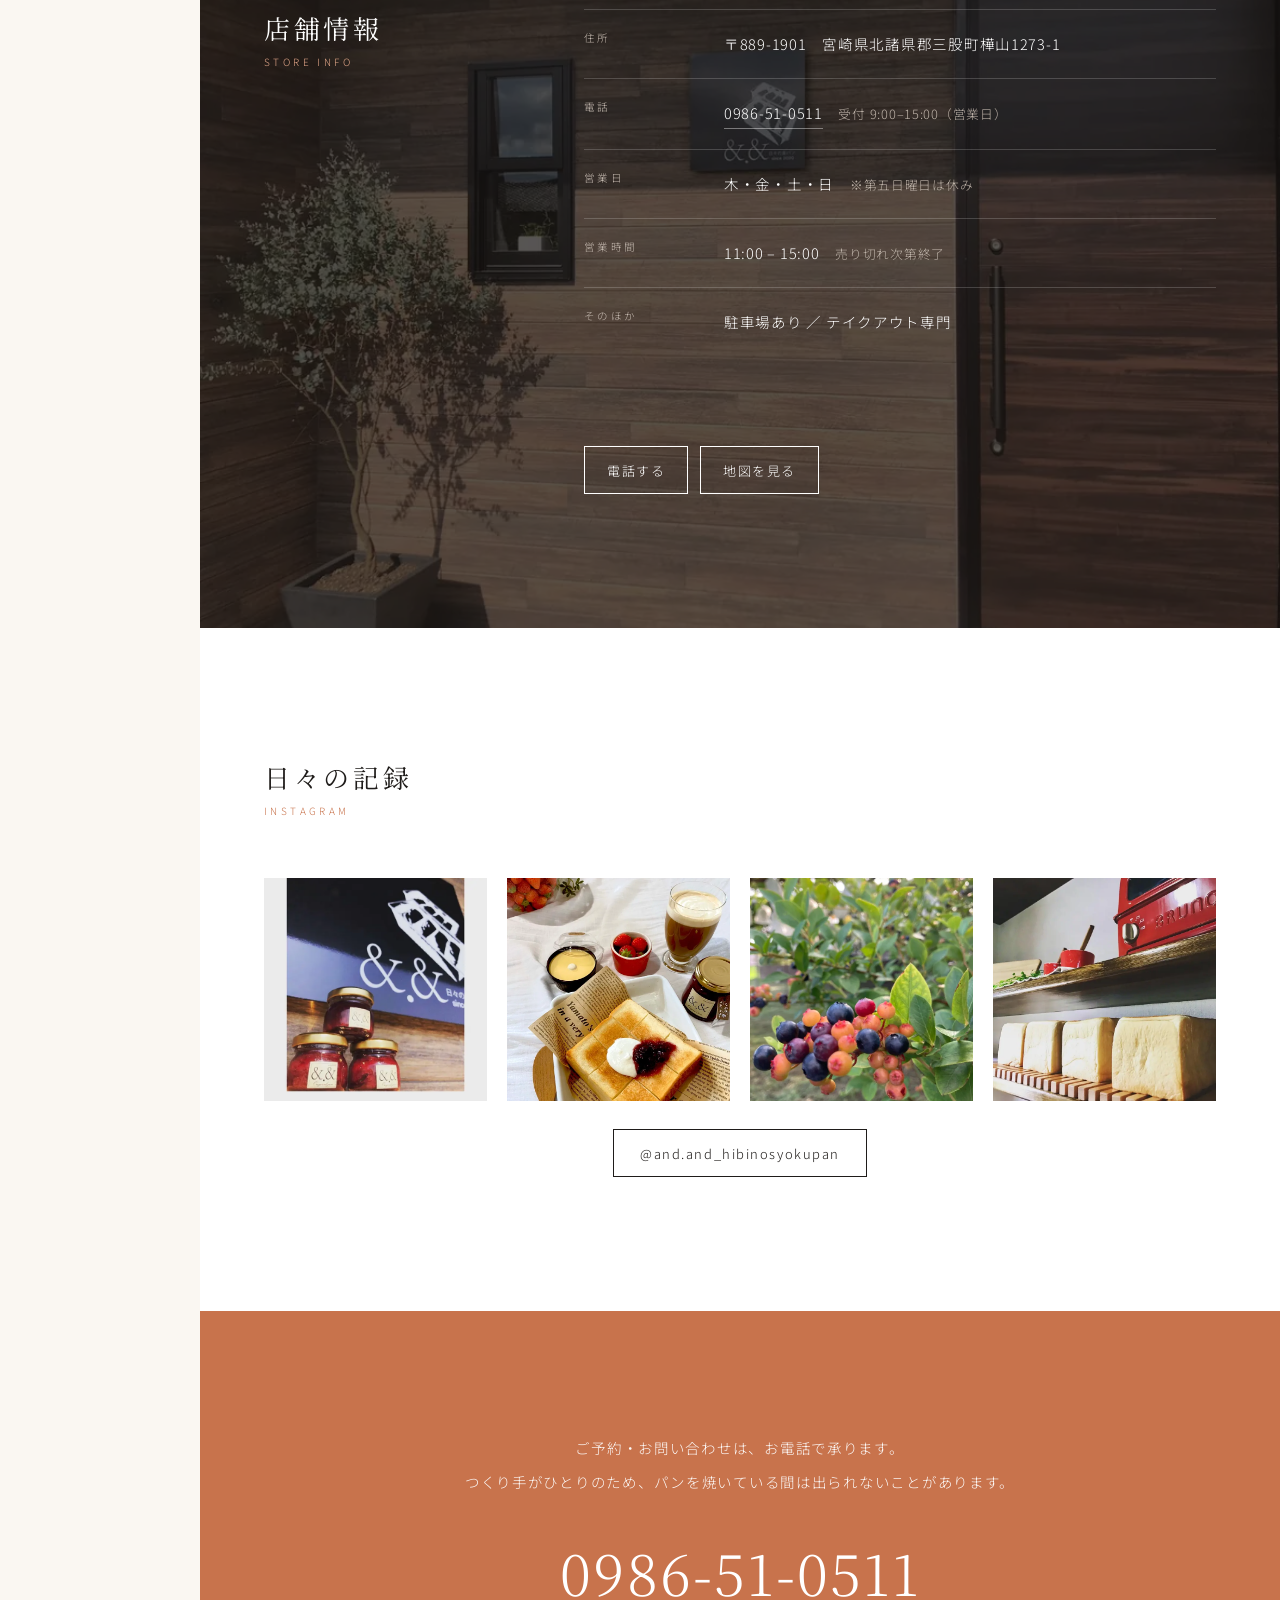
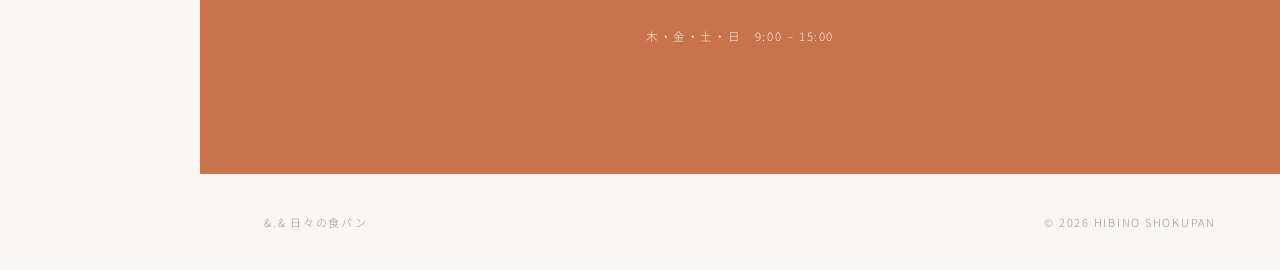
==== commit 29c46272: "AI検索向けに llms.txt を置き、sitemap に lastmod、比較用の v2/v3 に noindex を足す Co-Authored-By: Claude Opus 5.5 <nor" ====
--- a/v2/index.html
+++ b/v2/index.html
@@ -3,6 +3,7 @@
 <head>
 <meta charset="utf-8">
 <meta name="viewport" content="width=device-width, initial-scale=1">
+<meta name="robots" content="noindex">
 <title>&amp;.&amp; 日々の食パン｜宮崎県三股町の無添加食パン専門店</title>
 <meta name="description" content="宮崎県三股町の「&amp;.&amp; 日々の食パン」は、無添加の食パンと自家製ジャムを販売する小さなテイクアウト専門店です。営業は木・金・土・日曜の11時から15時、売り切れ次第終了。ご予約は電話0986-51-0511で承ります。">
 
